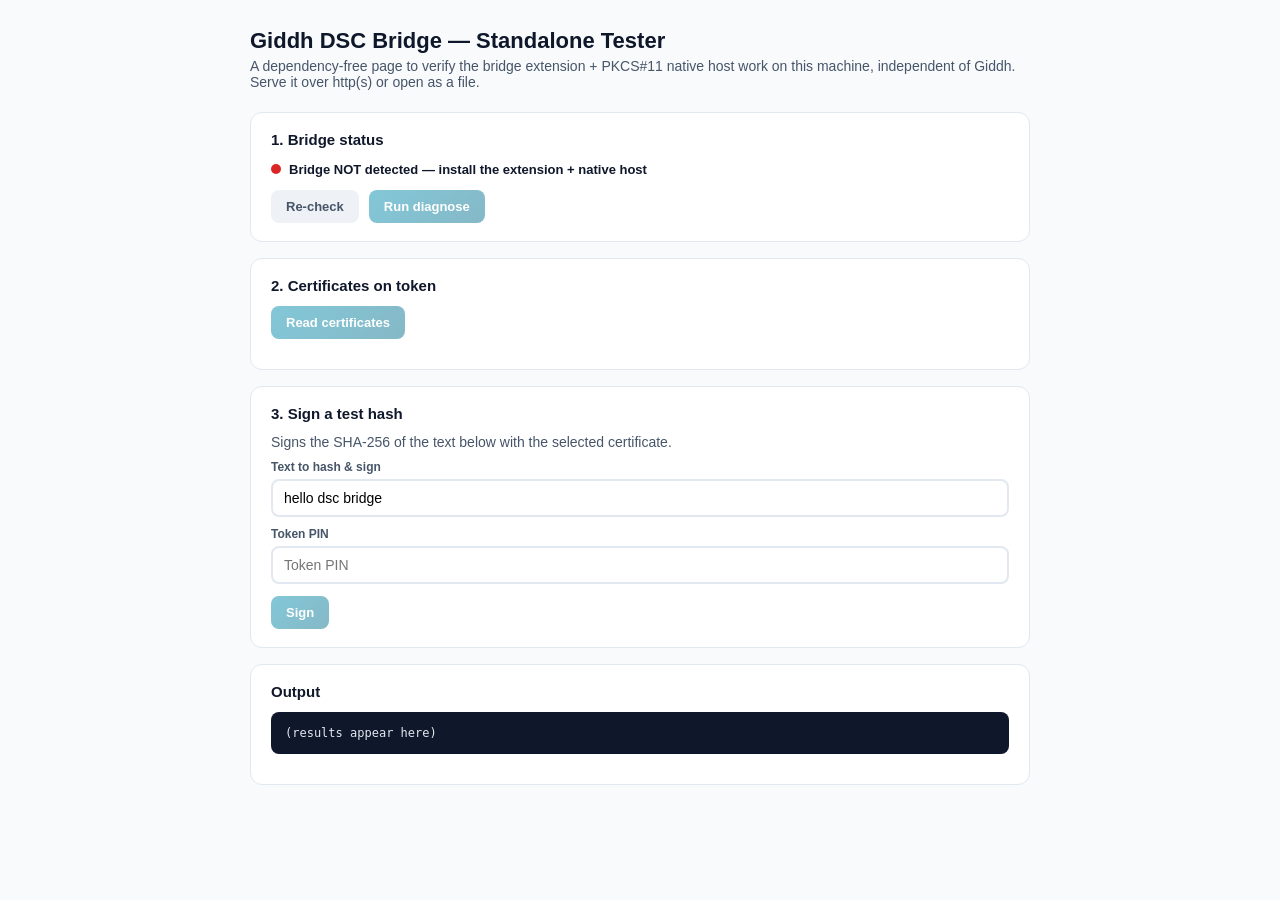
==== dsc-bridge/test-page/index.html @ da5db751 "Initial commit" ====
<!DOCTYPE html>
<html lang="en">
<head>
  <meta charset="utf-8">
  <meta name="viewport" content="width=device-width, initial-scale=1">
  <title>Giddh DSC Bridge — Standalone Tester</title>
  <style>
    :root { --teal:#0891b2; --teal-d:#0e7490; --slate:#475569; --ink:#0f172a; --bd:#e2e8f0; }
    * { box-sizing: border-box; }
    body { font-family: -apple-system, "Segoe UI", Roboto, Helvetica, Arial, sans-serif;
           margin: 0; background: #f8fafc; color: var(--ink); }
    .wrap { max-width: 820px; margin: 0 auto; padding: 28px 20px 60px; }
    h1 { font-size: 22px; margin: 0 0 4px; }
    .sub { color: var(--slate); font-size: 14px; margin: 0 0 22px; }
    .card { background:#fff; border:1px solid var(--bd); border-radius:12px; padding:18px 20px; margin-bottom:16px; }
    .card h2 { font-size:15px; margin:0 0 12px; }
    .status { display:inline-flex; align-items:center; gap:8px; font-weight:600; font-size:13px; }
    .dot { width:10px; height:10px; border-radius:50%; background:#cbd5e1; }
    .dot.ok { background:#059669; } .dot.bad { background:#dc2626; }
    button { background: linear-gradient(135deg, var(--teal), var(--teal-d)); color:#fff; border:0;
             border-radius:8px; padding:9px 15px; font-size:13px; font-weight:600; cursor:pointer; }
    button.ghost { background:#eef2f6; color:var(--slate); }
    button:disabled { opacity:.5; cursor:not-allowed; }
    input { width:100%; padding:9px 11px; border:2px solid var(--bd); border-radius:8px; font-size:14px; }
    label { font-size:12px; font-weight:600; color:var(--slate); display:block; margin:10px 0 5px; }
    pre { background:#0f172a; color:#e2e8f0; border-radius:8px; padding:14px; font-size:12px;
          overflow:auto; max-height:340px; white-space:pre-wrap; word-break:break-word; }
    .row { display:flex; gap:10px; flex-wrap:wrap; }
    .cert { border:1px solid var(--bd); border-radius:8px; padding:10px 12px; margin-bottom:8px; cursor:pointer; }
    .cert.sel { border-color:var(--teal); background:#f0fdff; }
    .cert b { font-size:13px; } .cert span { display:block; font-size:11px; color:var(--slate); }
  </style>
</head>
<body>
  <div class="wrap">
    <h1>Giddh DSC Bridge — Standalone Tester</h1>
    <p class="sub">A dependency-free page to verify the bridge extension + PKCS#11 native host
       work on this machine, independent of Giddh. Serve it over http(s) or open as a file.</p>

    <div class="card">
      <h2>1. Bridge status</h2>
      <div class="status"><span id="dot" class="dot"></span><span id="statusText">Checking…</span></div>
      <div class="row" style="margin-top:12px;">
        <button id="btnRecheck" class="ghost">Re-check</button>
        <button id="btnDiag">Run diagnose</button>
      </div>
    </div>

    <div class="card">
      <h2>2. Certificates on token</h2>
      <button id="btnCerts">Read certificates</button>
      <div id="certList" style="margin-top:12px;"></div>
    </div>

    <div class="card">
      <h2>3. Sign a test hash</h2>
      <p class="sub" style="margin:0 0 6px;">Signs the SHA-256 of the text below with the selected certificate.</p>
      <label>Text to hash &amp; sign</label>
      <input id="text" value="hello dsc bridge">
      <label>Token PIN</label>
      <input id="pin" type="password" placeholder="Token PIN">
      <div class="row" style="margin-top:12px;"><button id="btnSign" disabled>Sign</button></div>
    </div>

    <div class="card">
      <h2>Output</h2>
      <pre id="out">(results appear here)</pre>
    </div>
  </div>

  <script>
    const $ = (id) => document.getElementById(id);
    const out = (o) => { $("out").textContent = (typeof o === "string") ? o : JSON.stringify(o, null, 2); };
    let certs = [], selected = null;

    function refresh() {
      const ok = !!window.GiddhBridge;
      $("dot").className = "dot " + (ok ? "ok" : "bad");
      $("statusText").textContent = ok ? "Giddh DSC Bridge detected" : "Bridge NOT detected — install the extension + native host";
      $("btnCerts").disabled = !ok;
      $("btnDiag").disabled = !ok;
    }

    async function toB64(buf) {
      let bin = ""; const bytes = new Uint8Array(buf);
      for (let i = 0; i < bytes.length; i++) bin += String.fromCharCode(bytes[i]);
      return btoa(bin);
    }

    function renderCerts() {
      $("certList").innerHTML = certs.map((c, i) =>
        `<div class="cert ${i === selected ? "sel" : ""}" data-i="${i}">
           <b>${c.subjectCn || "Unknown"}</b>
           <span>Issued by ${c.issuerCn || "?"}${c.notAfter ? " · valid until " + c.notAfter.slice(0,10) : ""}</span>
         </div>`).join("") || "<i>No certificates.</i>";
      document.querySelectorAll(".cert").forEach(el =>
        el.onclick = () => { selected = +el.dataset.i; renderCerts(); $("btnSign").disabled = false; });
    }

    $("btnRecheck").onclick = refresh;
    $("btnDiag").onclick = async () => { out("Running diagnose…"); out(await window.GiddhBridge.diagnose()); };
    $("btnCerts").onclick = async () => {
      out("Reading certificates…");
      const r = await window.GiddhBridge.getCertificate();
      if (!r || !r.success) { out(r); return; }
      certs = r.certificates || []; selected = certs.length ? 0 : null;
      renderCerts(); $("btnSign").disabled = selected === null; out(r);
    };
    $("btnSign").onclick = async () => {
      if (selected === null) return;
      const enc = new TextEncoder().encode($("text").value);
      const digest = await crypto.subtle.digest("SHA-256", enc);
      const hashB64 = await toB64(digest);
      out("Signing…");
      const r = await window.GiddhBridge.signHash(hashB64, "SHA256", certs[selected].certId, $("pin").value);
      out(r);
    };

    window.addEventListener("giddh-dsc-bridge-ready", refresh);
    refresh();
    setTimeout(refresh, 800); // content script may inject slightly after load
  </script>
</body>
</html>
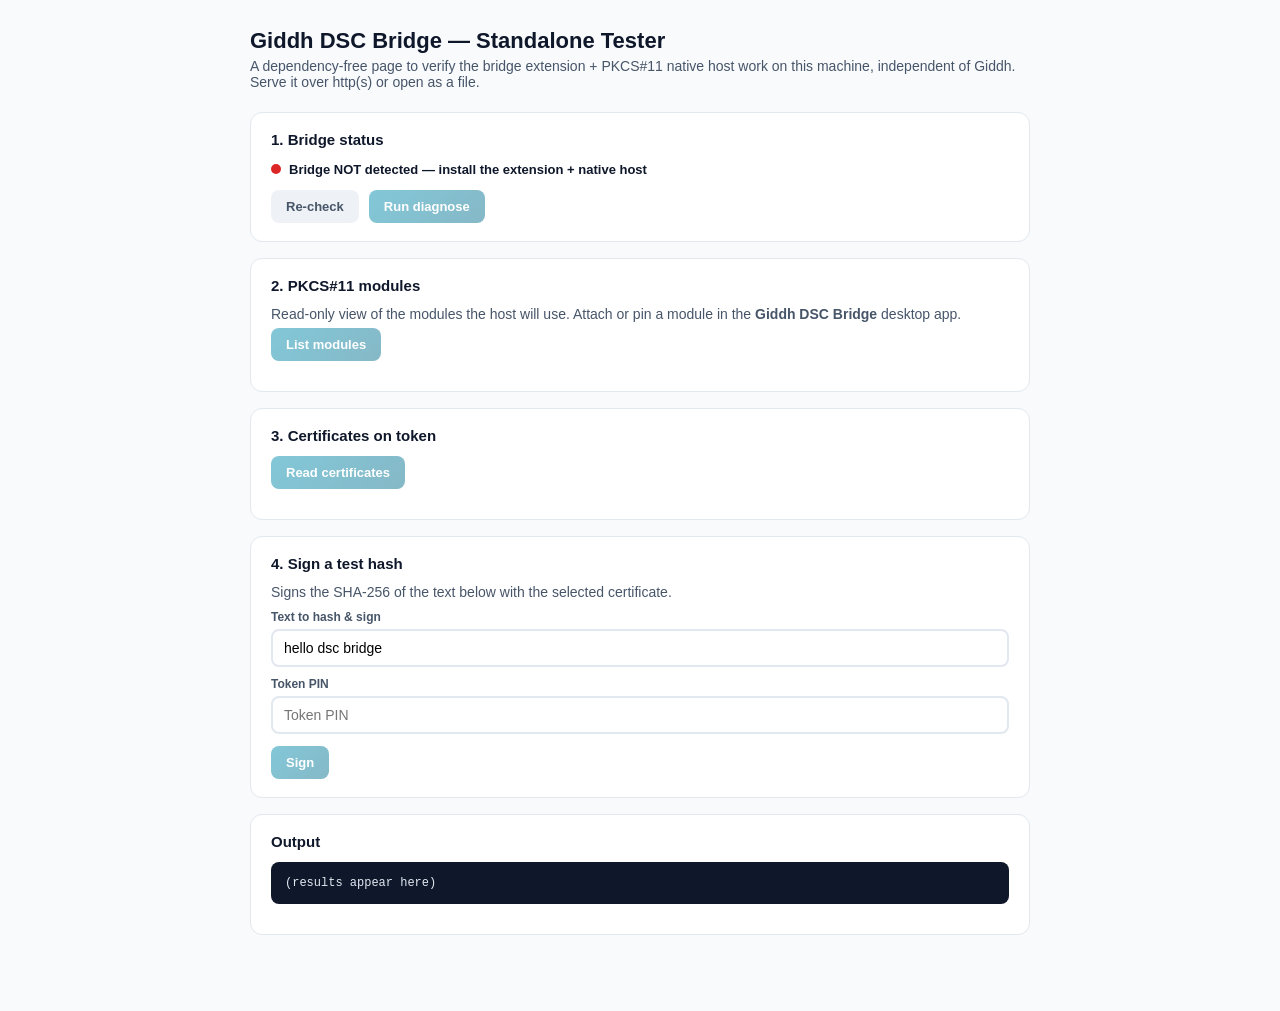
==== commit 561a743d: "chore: sync remaining working-tree changes - dsc-bridge/native-host/pkcs11_signer.py: large PKCS#11 " ====
--- a/dsc-bridge/test-page/index.html
+++ b/dsc-bridge/test-page/index.html
@@ -47,13 +47,21 @@
     </div>
 
     <div class="card">
-      <h2>2. Certificates on token</h2>
+      <h2>2. PKCS#11 modules</h2>
+      <p class="sub" style="margin:0 0 6px;">Read-only view of the modules the host will use.
+         Attach or pin a module in the <b>Giddh DSC Bridge</b> desktop app.</p>
+      <button id="btnModules">List modules</button>
+      <div id="moduleList" style="margin-top:12px;"></div>
+    </div>
+
+    <div class="card">
+      <h2>3. Certificates on token</h2>
       <button id="btnCerts">Read certificates</button>
       <div id="certList" style="margin-top:12px;"></div>
     </div>
 
     <div class="card">
-      <h2>3. Sign a test hash</h2>
+      <h2>4. Sign a test hash</h2>
       <p class="sub" style="margin:0 0 6px;">Signs the SHA-256 of the text below with the selected certificate.</p>
       <label>Text to hash &amp; sign</label>
       <input id="text" value="hello dsc bridge">
@@ -76,9 +84,24 @@
     function refresh() {
       const ok = !!window.GiddhBridge;
       $("dot").className = "dot " + (ok ? "ok" : "bad");
-      $("statusText").textContent = ok ? "Giddh DSC Bridge detected" : "Bridge NOT detected — install the extension + native host";
+      const ver = ok ? (window.GiddhBridge.version || "pre-1.3.0") : null;
+      $("statusText").textContent = ok
+        ? `Giddh DSC Bridge detected (page script ${ver})`
+        : "Bridge NOT detected — install the extension + native host";
       $("btnCerts").disabled = !ok;
       $("btnDiag").disabled = !ok;
+      $("btnModules").disabled = !ok;
+    }
+
+    // The browser keeps serving the previously injected bridge-inject.js until
+    // the extension is reloaded, so a newly added call is simply absent. Say so
+    // instead of letting the page die on "is not a function".
+    function requireApi(name) {
+      if (window.GiddhBridge && typeof window.GiddhBridge[name] === "function") return true;
+      out(`The extension loaded in this browser is out of date: it does not provide `
+        + `"${name}" (page script ${(window.GiddhBridge && window.GiddhBridge.version) || "pre-1.3.0"}).\n\n`
+        + `Open chrome://extensions, click Reload on "Giddh DSC Bridge", then reload this page.`);
+      return false;
     }
 
     async function toB64(buf) {
@@ -97,8 +120,59 @@
         el.onclick = () => { selected = +el.dataset.i; renderCerts(); $("btnSign").disabled = false; });
     }
 
+    function moduleStatus(m) {
+      const tokens = (m.tokens || []).filter(Boolean);
+      if (tokens.length) return "Token: " + tokens.join(", ");
+      if (m.arch_mismatch) return "Architecture mismatch";
+      if (!m.driver_exists) return "File missing";
+      if (!m.driver_loads) return "Load failed";
+      // Never inferred from a module's own error codes — a module that cannot
+      // drive the card reports "not present"/"not recognised" even when the card
+      // is inserted and completely free. PC/SC (r.readers) is the only truth.
+      return (m.slots || []).length ? "This module sees no usable token" : "Loaded, no reader";
+    }
+
+    function renderModules(r) {
+      const mods = (r && r.modules) || [];
+      const readers = (r && r.readers) || [];
+      const cardOk = readers.some(x => x.card_present);
+      const served = mods.some(m => (m.tokens || []).filter(Boolean).length);
+
+      const head = readers.length
+        ? readers.map(x => `${x.reader}: ${x.status}`).join(" · ")
+        : "No smartcard reader detected — plug in your DSC token.";
+      let banner = `<div class="cert"><b>Card (via PC/SC)</b><span>${head}</span></div>`;
+      if (cardOk && !served && mods.length) {
+        banner += `<div class="cert" style="border-color:#dc2626">
+          <b>No module can read this card</b>
+          <span>The card is inserted and <b>not locked</b> by any application, but none of
+          the modules below can drive it — the PKCS#11 module for this token is missing or
+          is the wrong one. Install your DSC vendor's library, then attach it in the Giddh
+          DSC Bridge app. If the token works in Adobe Acrobat, attach the same path
+          Acrobat uses.</span>
+        </div>`;
+      }
+
+      $("moduleList").innerHTML = banner + (mods.map(m => {
+        const name = m.driver_path.split("/").pop();
+        const mark = m.preferred ? "★ " : (m.attached ? "+ " : "");
+        return `<div class="cert">
+           <b>${mark}${name}</b>
+           <span>${m.manufacturer_id || "?"} · library ${m.library_version || "?"}
+                 · Cryptoki ${m.cryptoki_version || "?"} · ${moduleStatus(m)}</span>
+           <span style="opacity:.6">${m.driver_path}</span>
+         </div>`;
+      }).join("") || "<i>No PKCS#11 modules found.</i>");
+    }
+
     $("btnRecheck").onclick = refresh;
     $("btnDiag").onclick = async () => { out("Running diagnose…"); out(await window.GiddhBridge.diagnose()); };
+    $("btnModules").onclick = async () => {
+      if (!requireApi("listModules")) return;
+      out("Listing PKCS#11 modules…");
+      const r = await window.GiddhBridge.listModules();
+      renderModules(r); out(r);
+    };
     $("btnCerts").onclick = async () => {
       out("Reading certificates…");
       const r = await window.GiddhBridge.getCertificate();
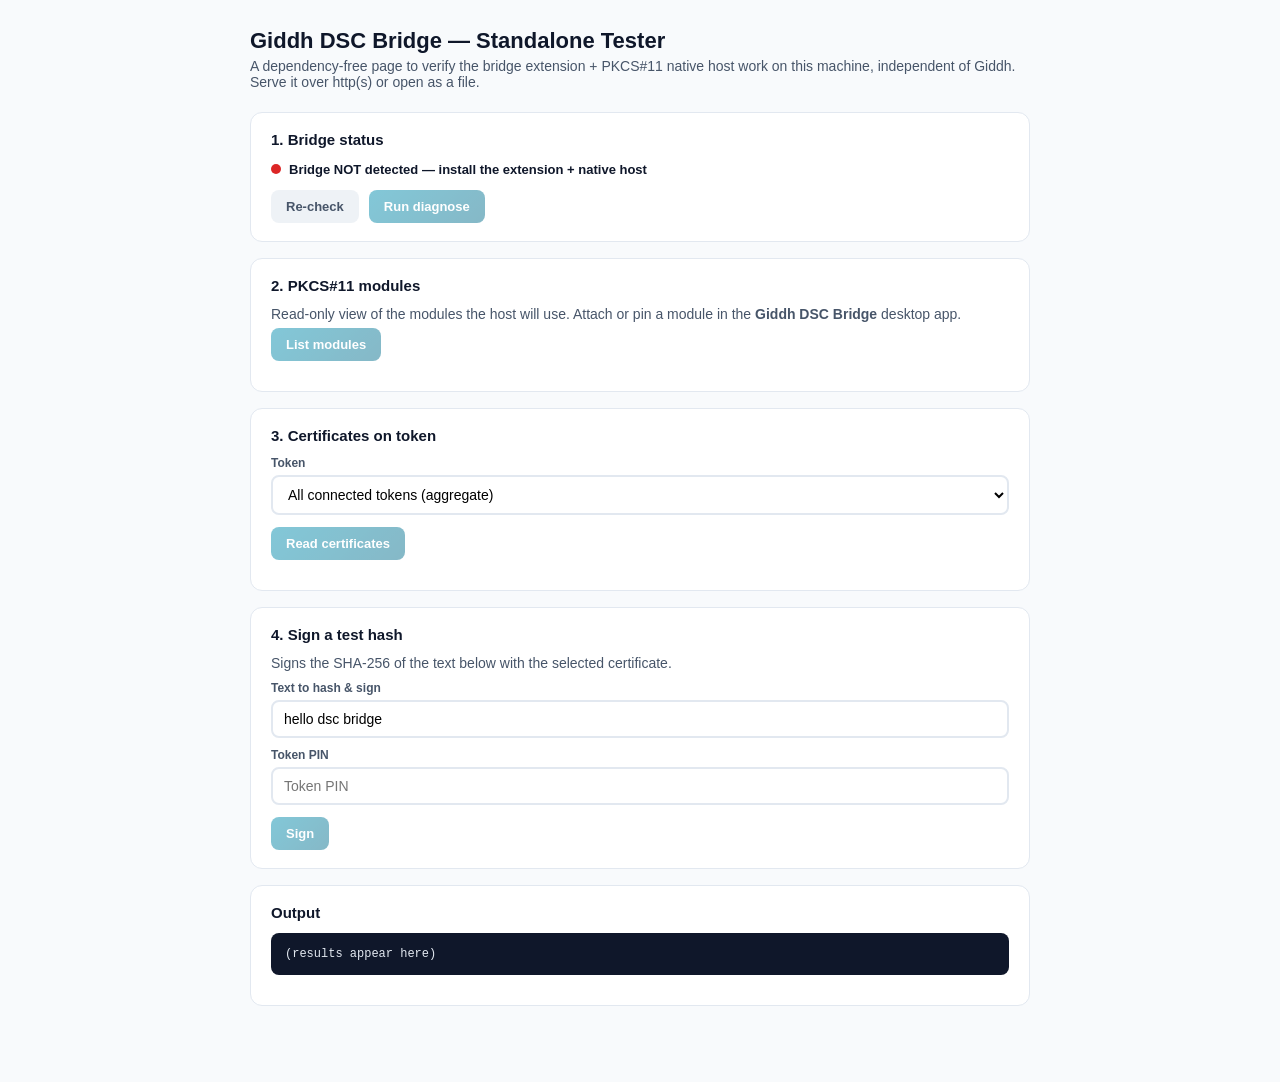
==== commit e8f3c31d: "feat: add token picker to test page for reading certs / signing Extends getCertificate() with an opt" ====
--- a/dsc-bridge/test-page/index.html
+++ b/dsc-bridge/test-page/index.html
@@ -21,7 +21,7 @@
              border-radius:8px; padding:9px 15px; font-size:13px; font-weight:600; cursor:pointer; }
     button.ghost { background:#eef2f6; color:var(--slate); }
     button:disabled { opacity:.5; cursor:not-allowed; }
-    input { width:100%; padding:9px 11px; border:2px solid var(--bd); border-radius:8px; font-size:14px; }
+    input, select { width:100%; padding:9px 11px; border:2px solid var(--bd); border-radius:8px; font-size:14px; background:#fff; }
     label { font-size:12px; font-weight:600; color:var(--slate); display:block; margin:10px 0 5px; }
     pre { background:#0f172a; color:#e2e8f0; border-radius:8px; padding:14px; font-size:12px;
           overflow:auto; max-height:340px; white-space:pre-wrap; word-break:break-word; }
@@ -56,7 +56,11 @@
 
     <div class="card">
       <h2>3. Certificates on token</h2>
-      <button id="btnCerts">Read certificates</button>
+      <label>Token</label>
+      <select id="tokenSelect">
+        <option value="">All connected tokens (aggregate)</option>
+      </select>
+      <div class="row" style="margin-top:12px;"><button id="btnCerts">Read certificates</button></div>
       <div id="certList" style="margin-top:12px;"></div>
     </div>
 
@@ -165,17 +169,36 @@
       }).join("") || "<i>No PKCS#11 modules found.</i>");
     }
 
+    // Lets the user pick exactly one plugged-in token (instead of the
+    // default "read from every token and merge") for both reading
+    // certificates and — since signing uses whichever certificate the user
+    // then selects from that token's list — for signing too.
+    function populateTokenSelect(r) {
+      const mods = (r && r.modules) || [];
+      const prevValue = $("tokenSelect").value;
+      const withToken = mods.filter(m => (m.tokens || []).filter(Boolean).length);
+      const options = ['<option value="">All connected tokens (aggregate)</option>']
+        .concat(withToken.map(m => {
+          const label = `${(m.tokens || []).filter(Boolean).join(", ")} (${m.manufacturer_id || m.driver_path.split("/").pop()})`;
+          return `<option value="${m.driver_path.replace(/"/g, "&quot;")}">${label}</option>`;
+        }));
+      $("tokenSelect").innerHTML = options.join("");
+      // Keep the previous choice selected if that token is still present.
+      if (withToken.some(m => m.driver_path === prevValue)) $("tokenSelect").value = prevValue;
+    }
+
     $("btnRecheck").onclick = refresh;
     $("btnDiag").onclick = async () => { out("Running diagnose…"); out(await window.GiddhBridge.diagnose()); };
     $("btnModules").onclick = async () => {
       if (!requireApi("listModules")) return;
       out("Listing PKCS#11 modules…");
       const r = await window.GiddhBridge.listModules();
-      renderModules(r); out(r);
+      renderModules(r); populateTokenSelect(r); out(r);
     };
     $("btnCerts").onclick = async () => {
-      out("Reading certificates…");
-      const r = await window.GiddhBridge.getCertificate();
+      const driver = $("tokenSelect").value;
+      out(driver ? "Reading certificates from selected token…" : "Reading certificates from all connected tokens…");
+      const r = await window.GiddhBridge.getCertificate(driver);
       if (!r || !r.success) { out(r); return; }
       certs = r.certificates || []; selected = certs.length ? 0 : null;
       renderCerts(); $("btnSign").disabled = selected === null; out(r);
@@ -190,9 +213,16 @@
       out(r);
     };
 
-    window.addEventListener("giddh-dsc-bridge-ready", refresh);
+    // Auto-populate the token picker as soon as the bridge is ready, so the
+    // user doesn't have to click "List modules" first just to pick a token.
+    async function autoPopulateTokens() {
+      if (!window.GiddhBridge || typeof window.GiddhBridge.listModules !== "function") return;
+      try { populateTokenSelect(await window.GiddhBridge.listModules()); } catch (_) { /* ignore */ }
+    }
+
+    window.addEventListener("giddh-dsc-bridge-ready", () => { refresh(); autoPopulateTokens(); });
     refresh();
-    setTimeout(refresh, 800); // content script may inject slightly after load
+    setTimeout(() => { refresh(); autoPopulateTokens(); }, 800); // content script may inject slightly after load
   </script>
 </body>
 </html>
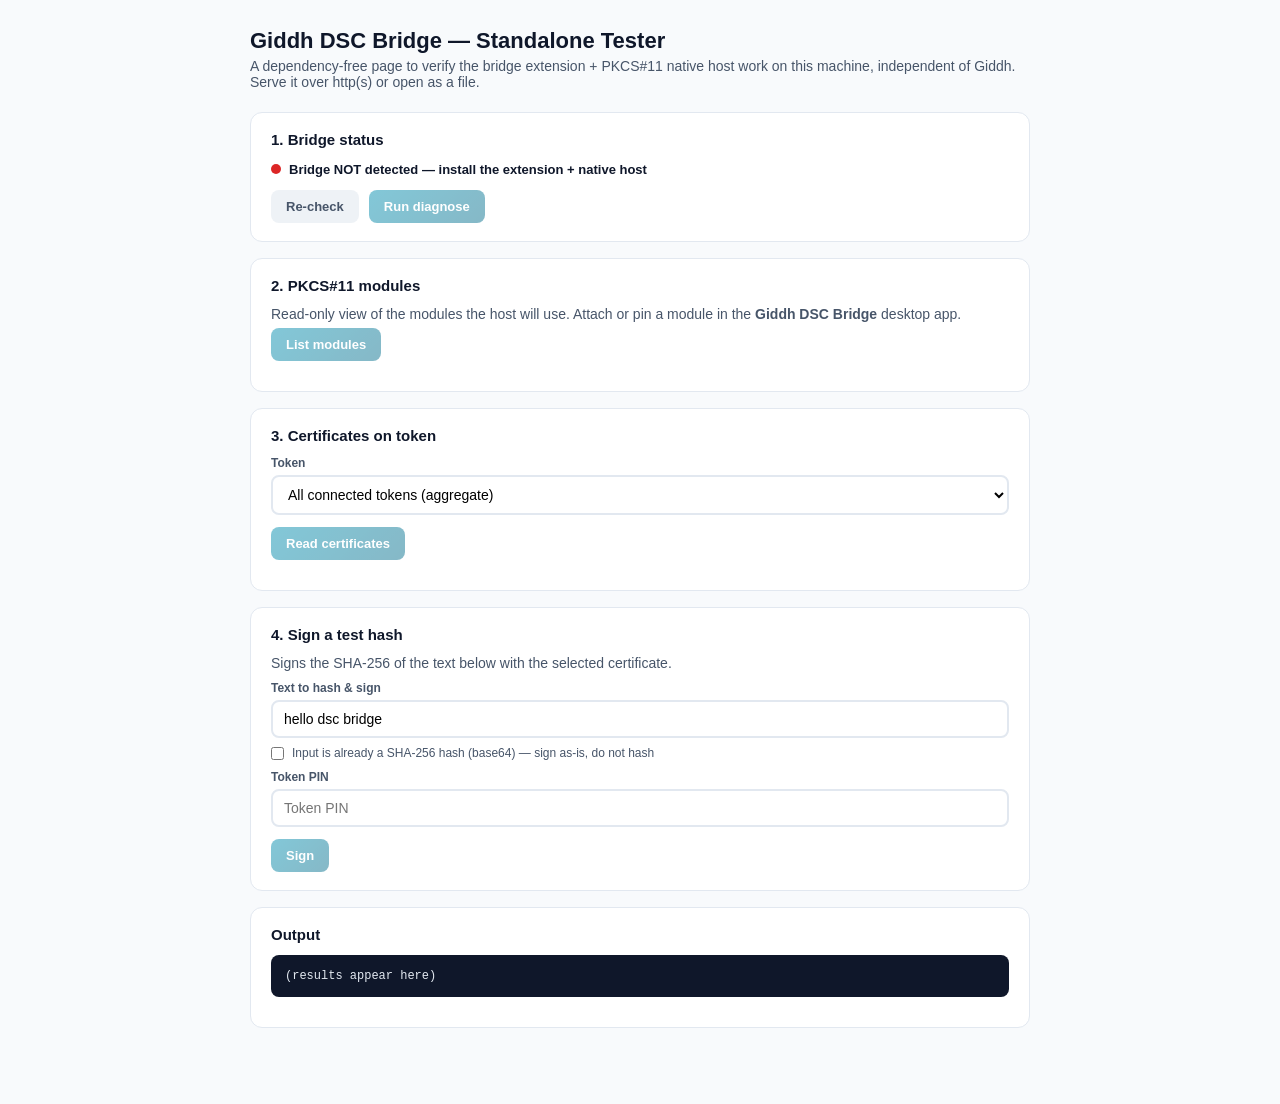
==== commit 1e3796b5: "feat(extension): add raw hash signing option - add checkbox to sign pre-hashed data - support base64" ====
--- a/dsc-bridge/test-page/index.html
+++ b/dsc-bridge/test-page/index.html
@@ -23,6 +23,8 @@
     button:disabled { opacity:.5; cursor:not-allowed; }
     input, select { width:100%; padding:9px 11px; border:2px solid var(--bd); border-radius:8px; font-size:14px; background:#fff; }
     label { font-size:12px; font-weight:600; color:var(--slate); display:block; margin:10px 0 5px; }
+    .checkline { display:flex; align-items:center; gap:8px; font-weight:500; }
+    .checkline input[type="checkbox"] { width:auto; margin:0; }
     pre { background:#0f172a; color:#e2e8f0; border-radius:8px; padding:14px; font-size:12px;
           overflow:auto; max-height:340px; white-space:pre-wrap; word-break:break-word; }
     .row { display:flex; gap:10px; flex-wrap:wrap; }
@@ -69,6 +71,10 @@
       <p class="sub" style="margin:0 0 6px;">Signs the SHA-256 of the text below with the selected certificate.</p>
       <label>Text to hash &amp; sign</label>
       <input id="text" value="hello dsc bridge">
+      <label class="checkline" style="margin:8px 0 0;">
+        <input type="checkbox" id="rawHash">
+        Input is already a SHA-256 hash (base64) — sign as-is, do not hash
+      </label>
       <label>Token PIN</label>
       <input id="pin" type="password" placeholder="Token PIN">
       <div class="row" style="margin-top:12px;"><button id="btnSign" disabled>Sign</button></div>
@@ -173,13 +179,29 @@
     // default "read from every token and merge") for both reading
     // certificates and — since signing uses whichever certificate the user
     // then selects from that token's list — for signing too.
-    function populateTokenSelect(r) {
-      const mods = (r && r.modules) || [];
+    //
+    // Labels are built from the certificate actually on each token
+    // (subjectCn), not just the vendor/model name: two tokens of the same
+    // model (e.g. two "HYP2003" Feitian dongles) are indistinguishable by
+    // model name alone, and a token's certificate can be renewed for a
+    // different person while the physical dongle keeps the same model
+    // label — so only the certificate on it tells you whose token it
+    // really is right now.
+    function populateTokenSelect(modsResp, certResp) {
+      const mods = (modsResp && modsResp.modules) || [];
       const prevValue = $("tokenSelect").value;
       const withToken = mods.filter(m => (m.tokens || []).filter(Boolean).length);
+
+      const ownerByDriver = {};
+      for (const c of (certResp && certResp.certificates) || []) {
+        if (c.driverPath && !ownerByDriver[c.driverPath]) ownerByDriver[c.driverPath] = c.subjectCn;
+      }
+
       const options = ['<option value="">All connected tokens (aggregate)</option>']
         .concat(withToken.map(m => {
-          const label = `${(m.tokens || []).filter(Boolean).join(", ")} (${m.manufacturer_id || m.driver_path.split("/").pop()})`;
+          const tokenName = (m.tokens || []).filter(Boolean).join(", ") || m.driver_path.split("/").pop();
+          const owner = ownerByDriver[m.driver_path];
+          const label = owner ? `${owner} (${tokenName})` : `${tokenName} (${m.manufacturer_id || "unknown vendor"})`;
           return `<option value="${m.driver_path.replace(/"/g, "&quot;")}">${label}</option>`;
         }));
       $("tokenSelect").innerHTML = options.join("");
@@ -193,7 +215,7 @@
       if (!requireApi("listModules")) return;
       out("Listing PKCS#11 modules…");
       const r = await window.GiddhBridge.listModules();
-      renderModules(r); populateTokenSelect(r); out(r);
+      renderModules(r); autoPopulateTokens(r); out(r);
     };
     $("btnCerts").onclick = async () => {
       const driver = $("tokenSelect").value;
@@ -202,12 +224,21 @@
       if (!r || !r.success) { out(r); return; }
       certs = r.certificates || []; selected = certs.length ? 0 : null;
       renderCerts(); $("btnSign").disabled = selected === null; out(r);
+      // A read just told us exactly whose certificate lives on each token —
+      // refresh the picker's labels with that ground truth.
+      if (!driver) populateTokenSelect(await window.GiddhBridge.listModules(), r);
     };
     $("btnSign").onclick = async () => {
       if (selected === null) return;
-      const enc = new TextEncoder().encode($("text").value);
-      const digest = await crypto.subtle.digest("SHA-256", enc);
-      const hashB64 = await toB64(digest);
+      let hashB64;
+      if ($("rawHash").checked) {
+        hashB64 = $("text").value.trim();
+        if (!hashB64) { out("Paste a base64-encoded SHA-256 hash into the input first."); return; }
+      } else {
+        const enc = new TextEncoder().encode($("text").value);
+        const digest = await crypto.subtle.digest("SHA-256", enc);
+        hashB64 = await toB64(digest);
+      }
       out("Signing…");
       const r = await window.GiddhBridge.signHash(hashB64, "SHA256", certs[selected].certId, $("pin").value);
       out(r);
@@ -215,9 +246,18 @@
 
     // Auto-populate the token picker as soon as the bridge is ready, so the
     // user doesn't have to click "List modules" first just to pick a token.
-    async function autoPopulateTokens() {
+    // Reads certificates (unrestricted) too, purely to label each option
+    // with its real owner's name instead of a generic vendor/model name.
+    async function autoPopulateTokens(modsResp) {
       if (!window.GiddhBridge || typeof window.GiddhBridge.listModules !== "function") return;
-      try { populateTokenSelect(await window.GiddhBridge.listModules()); } catch (_) { /* ignore */ }
+      try {
+        const mods = modsResp || await window.GiddhBridge.listModules();
+        let certResp = null;
+        if (typeof window.GiddhBridge.getCertificate === "function") {
+          try { certResp = await window.GiddhBridge.getCertificate(); } catch (_) { /* ignore */ }
+        }
+        populateTokenSelect(mods, certResp);
+      } catch (_) { /* ignore */ }
     }
 
     window.addEventListener("giddh-dsc-bridge-ready", () => { refresh(); autoPopulateTokens(); });
